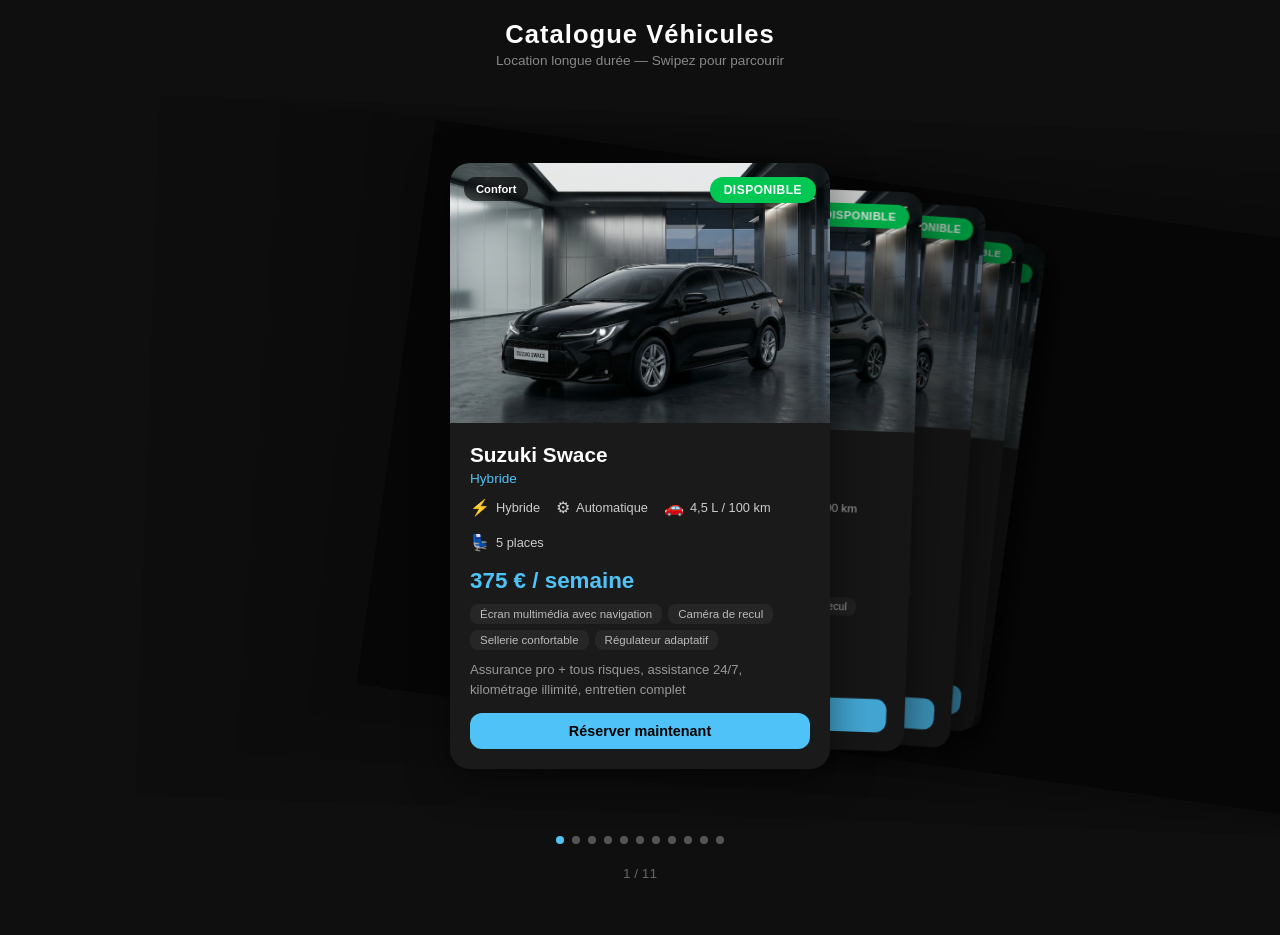
==== index.html @ 631179c6 "Add car catalog with 11 vehicles from PDF catalog Co-Authored-By: Claude Opus 4.6 (1M context) <nore" ====
<!DOCTYPE html>
<html lang="en">
<head>
    <meta charset="UTF-8">
    <meta name="viewport" content="width=device-width, initial-scale=1.0, user-scalable=no">
    <title>Catalogue Véhicules - Location Longue Durée</title>
    <link rel="stylesheet" href="https://cdn.jsdelivr.net/npm/swiper@11/swiper-bundle.min.css">
    <link rel="stylesheet" href="styles.css">
</head>
<body>
    <header>
        <h1>Catalogue Véhicules</h1>
        <p class="subtitle">Location longue durée — Swipez pour parcourir</p>
    </header>

    <div class="swiper">
        <div class="swiper-wrapper" id="catalog">
            <!-- Cards injected by JS -->
        </div>
        <div class="swiper-pagination"></div>
    </div>

    <div class="counter" id="counter">1 / 0</div>

    <script src="https://cdn.jsdelivr.net/npm/swiper@11/swiper-bundle.min.js"></script>
    <script src="cars.js"></script>
    <script src="script.js"></script>
</body>
</html>
---- styles.css ----
* {
    margin: 0;
    padding: 0;
    box-sizing: border-box;
}

body {
    font-family: -apple-system, BlinkMacSystemFont, 'Segoe UI', Roboto, sans-serif;
    background: #0f0f0f;
    color: #fff;
    min-height: 100vh;
    overflow: hidden;
}

header {
    text-align: center;
    padding: 20px 16px 8px;
}

header h1 {
    font-size: 1.6rem;
    font-weight: 700;
    letter-spacing: 1px;
}

.subtitle {
    font-size: 0.85rem;
    color: #888;
    margin-top: 4px;
}

/* Swiper */
.swiper {
    width: 100%;
    height: calc(100vh - 120px);
    padding: 10px 0;
}

.swiper-slide {
    display: flex;
    justify-content: center;
    align-items: center;
}

/* Car Card */
.car-card {
    width: 90%;
    max-width: 380px;
    background: #1a1a1a;
    border-radius: 20px;
    overflow: hidden;
    box-shadow: 0 10px 40px rgba(0,0,0,0.5);
    position: relative;
}

.car-image-wrapper {
    width: 100%;
    height: 260px;
    overflow: hidden;
    position: relative;
}

.car-image-wrapper img {
    width: 100%;
    height: 100%;
    object-fit: cover;
}

/* Availability Badge */
.badge {
    position: absolute;
    top: 14px;
    right: 14px;
    padding: 6px 14px;
    border-radius: 20px;
    font-size: 0.75rem;
    font-weight: 600;
    text-transform: uppercase;
    letter-spacing: 0.5px;
}

.badge.available {
    background: #00c853;
    color: #fff;
}

.badge.sold {
    background: #ff1744;
    color: #fff;
}

.badge.reserved {
    background: #ff9100;
    color: #fff;
}

/* Card Info */
.car-info {
    padding: 20px;
}

.car-name {
    font-size: 1.3rem;
    font-weight: 700;
    margin-bottom: 4px;
}

.car-category {
    font-size: 0.85rem;
    color: #4fc3f7;
    margin-bottom: 12px;
    font-weight: 500;
}

.tag-badge {
    position: absolute;
    top: 14px;
    left: 14px;
    padding: 6px 12px;
    border-radius: 20px;
    font-size: 0.7rem;
    font-weight: 600;
    background: rgba(0,0,0,0.6);
    color: #fff;
    backdrop-filter: blur(4px);
}

.car-equipment {
    list-style: none;
    padding: 0;
    margin: 10px 0;
    display: flex;
    flex-wrap: wrap;
    gap: 6px;
}

.car-equipment li {
    font-size: 0.72rem;
    color: #bbb;
    background: #262626;
    padding: 4px 10px;
    border-radius: 8px;
}

.car-details {
    display: flex;
    gap: 16px;
    flex-wrap: wrap;
    margin-bottom: 16px;
}

.detail {
    display: flex;
    align-items: center;
    gap: 6px;
    font-size: 0.8rem;
    color: #ccc;
}

.detail-icon {
    font-size: 1rem;
}

.car-price {
    font-size: 1.4rem;
    font-weight: 700;
    color: #4fc3f7;
}

.car-description {
    font-size: 0.82rem;
    color: #999;
    line-height: 1.5;
    margin-top: 10px;
}

/* Counter */
.counter {
    text-align: center;
    padding: 10px;
    font-size: 0.85rem;
    color: #666;
}

/* Swiper pagination */
.swiper-pagination-bullet {
    background: #555;
    opacity: 1;
}

.swiper-pagination-bullet-active {
    background: #4fc3f7;
}

/* Contact button */
.contact-btn {
    display: inline-block;
    margin-top: 14px;
    padding: 10px 24px;
    background: #4fc3f7;
    color: #000;
    border: none;
    border-radius: 12px;
    font-size: 0.9rem;
    font-weight: 600;
    cursor: pointer;
    text-decoration: none;
    width: 100%;
    text-align: center;
}

.contact-btn:hover {
    background: #39b0e0;
}

.contact-btn.disabled {
    background: #333;
    color: #666;
    pointer-events: none;
}
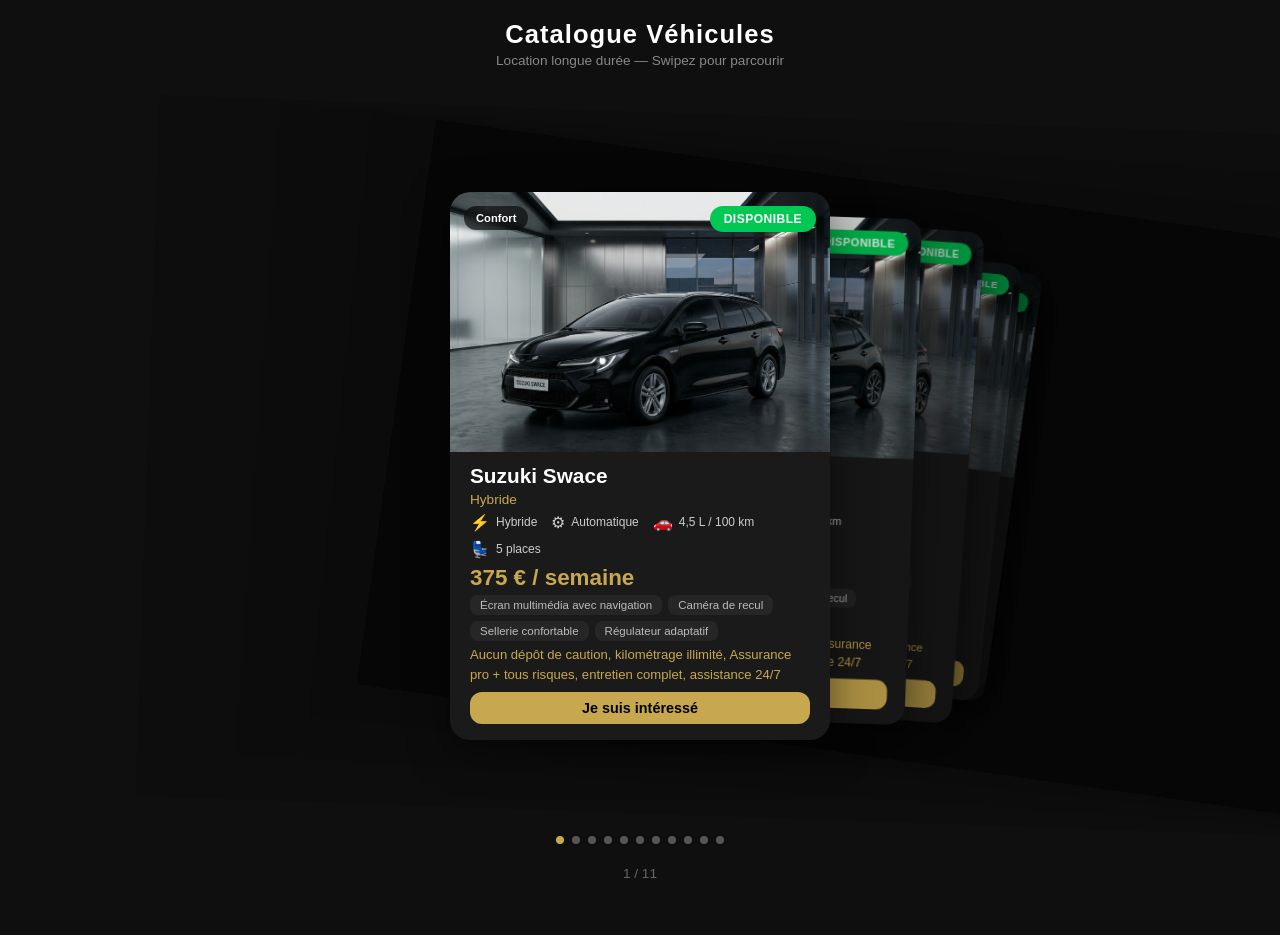
==== commit 829e1990: "Add Google Forms contact modal on car cards" ====
--- a/index.html
+++ b/index.html
@@ -22,6 +22,50 @@
 
     <div class="counter" id="counter">1 / 0</div>
 
+    <!-- Modal contact form (submits to Google Forms) -->
+    <div class="modal-overlay" id="modal-overlay">
+        <div class="modal">
+            <button class="modal-close" id="modal-close" aria-label="Fermer">&times;</button>
+            <h2 class="modal-title">Être recontacté</h2>
+            <p class="modal-subtitle">Laissez vos coordonnées, on vous rappelle rapidement.</p>
+
+            <form class="contact-form" id="contact-form">
+                <label class="form-label">
+                    Prénom
+                    <input type="text" name="prenom" required autocomplete="given-name" />
+                </label>
+
+                <label class="form-label">
+                    Nom
+                    <input type="text" name="nom" required autocomplete="family-name" />
+                </label>
+
+                <label class="form-label">
+                    Téléphone
+                    <input type="tel" name="telephone" required autocomplete="tel" placeholder="06 12 34 56 78" />
+                </label>
+
+                <label class="form-label">
+                    Véhicule qui m'intéresse
+                    <input type="text" name="vehicule" id="vehicule-field" readonly />
+                </label>
+
+                <label class="form-label">
+                    Meilleur moment pour vous rappeler
+                    <input type="text" name="moment" placeholder="Ex : matin, après-midi, soir…" />
+                </label>
+
+                <button type="submit" class="form-submit">Envoyer</button>
+            </form>
+
+            <div class="form-success" id="form-success">
+                <div class="form-success-icon">&#10003;</div>
+                <h3>Merci !</h3>
+                <p>Nous vous rappellerons très bientôt.</p>
+            </div>
+        </div>
+    </div>
+
     <script src="https://cdn.jsdelivr.net/npm/swiper@11/swiper-bundle.min.js"></script>
     <script src="cars.js"></script>
     <script src="script.js"></script>
--- a/styles.css
+++ b/styles.css
@@ -56,7 +56,7 @@
 .car-image-wrapper {
     width: 100%;
     height: 260px;
-    overflow: hidden;
+    overflow: visible;
     position: relative;
 }
 
@@ -64,6 +64,7 @@
     width: 100%;
     height: 100%;
     object-fit: cover;
+    border-radius: 20px 20px 0 0;
 }
 
 /* Availability Badge */
@@ -96,7 +97,7 @@
 
 /* Card Info */
 .car-info {
-    padding: 20px;
+    padding: 12px 20px 16px;
 }
 
 .car-name {
@@ -107,8 +108,8 @@
 
 .car-category {
     font-size: 0.85rem;
-    color: #4fc3f7;
-    margin-bottom: 12px;
+    color: #c8a84e;
+    margin-bottom: 6px;
     font-weight: 500;
 }
 
@@ -128,7 +129,7 @@
 .car-equipment {
     list-style: none;
     padding: 0;
-    margin: 10px 0;
+    margin: 4px 0;
     display: flex;
     flex-wrap: wrap;
     gap: 6px;
@@ -144,16 +145,16 @@
 
 .car-details {
     display: flex;
-    gap: 16px;
+    gap: 8px 14px;
     flex-wrap: wrap;
-    margin-bottom: 16px;
+    margin-bottom: 6px;
 }
 
 .detail {
     display: flex;
     align-items: center;
     gap: 6px;
-    font-size: 0.8rem;
+    font-size: 0.75rem;
     color: #ccc;
 }
 
@@ -164,14 +165,14 @@
 .car-price {
     font-size: 1.4rem;
     font-weight: 700;
-    color: #4fc3f7;
+    color: #c8a84e;
 }
 
 .car-description {
     font-size: 0.82rem;
-    color: #999;
+    color:  #c8a84e;
     line-height: 1.5;
-    margin-top: 10px;
+    margin-top: 2px;
 }
 
 /* Counter */
@@ -189,15 +190,15 @@
 }
 
 .swiper-pagination-bullet-active {
-    background: #4fc3f7;
+    background: #c8a84e;
 }
 
 /* Contact button */
 .contact-btn {
     display: inline-block;
-    margin-top: 14px;
-    padding: 10px 24px;
-    background: #4fc3f7;
+    margin-top: 8px;
+    padding: 8px 24px;
+    background: #c8a84e;
     color: #000;
     border: none;
     border-radius: 12px;
@@ -210,7 +211,7 @@
 }
 
 .contact-btn:hover {
-    background: #39b0e0;
+    background: #b8952f;
 }
 
 .contact-btn.disabled {
@@ -218,3 +219,162 @@
     color: #666;
     pointer-events: none;
 }
+
+/* ============================================
+   Contact Modal
+   ============================================ */
+.modal-overlay {
+    position: fixed;
+    inset: 0;
+    background: rgba(0, 0, 0, 0.85);
+    backdrop-filter: blur(6px);
+    display: none;
+    justify-content: center;
+    align-items: center;
+    z-index: 1000;
+    padding: 20px;
+}
+
+.modal-overlay.active {
+    display: flex;
+}
+
+.modal {
+    background: #1a1a1a;
+    border: 1px solid #2a2a2a;
+    border-radius: 20px;
+    padding: 28px 24px 24px;
+    width: 100%;
+    max-width: 380px;
+    position: relative;
+    box-shadow: 0 20px 60px rgba(0, 0, 0, 0.7);
+    animation: modalIn 0.25s ease-out;
+}
+
+@keyframes modalIn {
+    from { transform: translateY(20px); opacity: 0; }
+    to { transform: translateY(0); opacity: 1; }
+}
+
+.modal-close {
+    position: absolute;
+    top: 10px;
+    right: 14px;
+    background: none;
+    border: none;
+    color: #888;
+    font-size: 1.8rem;
+    cursor: pointer;
+    line-height: 1;
+    padding: 4px 10px;
+}
+
+.modal-close:hover {
+    color: #fff;
+}
+
+.modal-title {
+    font-size: 1.3rem;
+    font-weight: 700;
+    color: #fff;
+    margin-bottom: 4px;
+}
+
+.modal-subtitle {
+    font-size: 0.85rem;
+    color: #888;
+    margin-bottom: 18px;
+}
+
+/* Form */
+.contact-form {
+    display: flex;
+    flex-direction: column;
+    gap: 12px;
+}
+
+.hp-field {
+    display: none;
+}
+
+.form-label {
+    display: flex;
+    flex-direction: column;
+    font-size: 0.78rem;
+    color: #c8a84e;
+    font-weight: 600;
+    gap: 5px;
+}
+
+.form-label input {
+    background: #0f0f0f;
+    border: 1px solid #2a2a2a;
+    border-radius: 10px;
+    padding: 11px 14px;
+    color: #fff;
+    font-size: 0.95rem;
+    font-family: inherit;
+    outline: none;
+    transition: border-color 0.15s;
+}
+
+.form-label input:focus {
+    border-color: #c8a84e;
+}
+
+.form-label input[readonly] {
+    color: #888;
+    cursor: not-allowed;
+}
+
+.form-submit {
+    margin-top: 6px;
+    padding: 13px 20px;
+    background: #c8a84e;
+    color: #000;
+    border: none;
+    border-radius: 12px;
+    font-size: 1rem;
+    font-weight: 700;
+    cursor: pointer;
+    transition: background 0.15s;
+}
+
+.form-submit:hover:not(:disabled) {
+    background: #b8952f;
+}
+
+.form-submit:disabled {
+    opacity: 0.6;
+    cursor: not-allowed;
+}
+
+/* Success state */
+.form-success {
+    display: none;
+    text-align: center;
+    padding: 20px 0 10px;
+}
+
+.form-success-icon {
+    width: 60px;
+    height: 60px;
+    border-radius: 50%;
+    background: #00c853;
+    color: #fff;
+    font-size: 2rem;
+    line-height: 60px;
+    margin: 0 auto 14px;
+    font-weight: 700;
+}
+
+.form-success h3 {
+    font-size: 1.3rem;
+    color: #fff;
+    margin-bottom: 6px;
+}
+
+.form-success p {
+    font-size: 0.9rem;
+    color: #888;
+}
